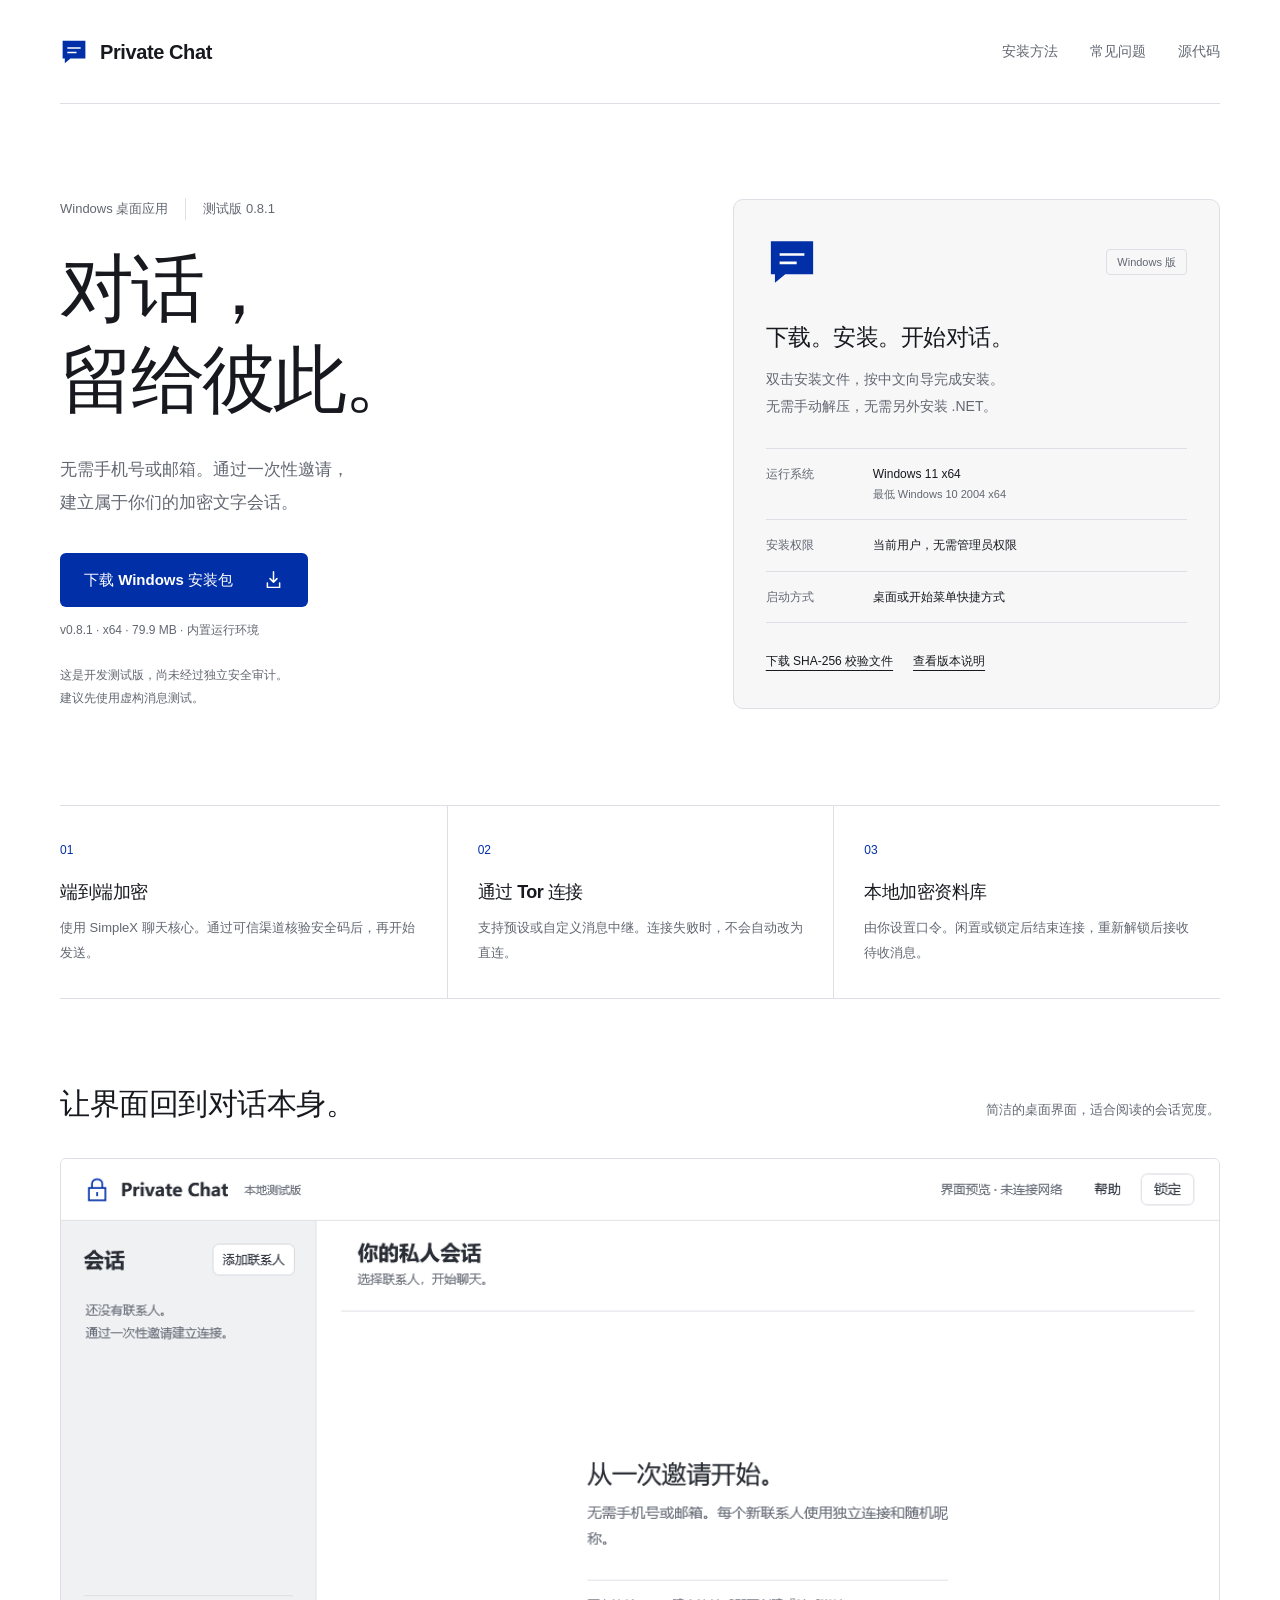
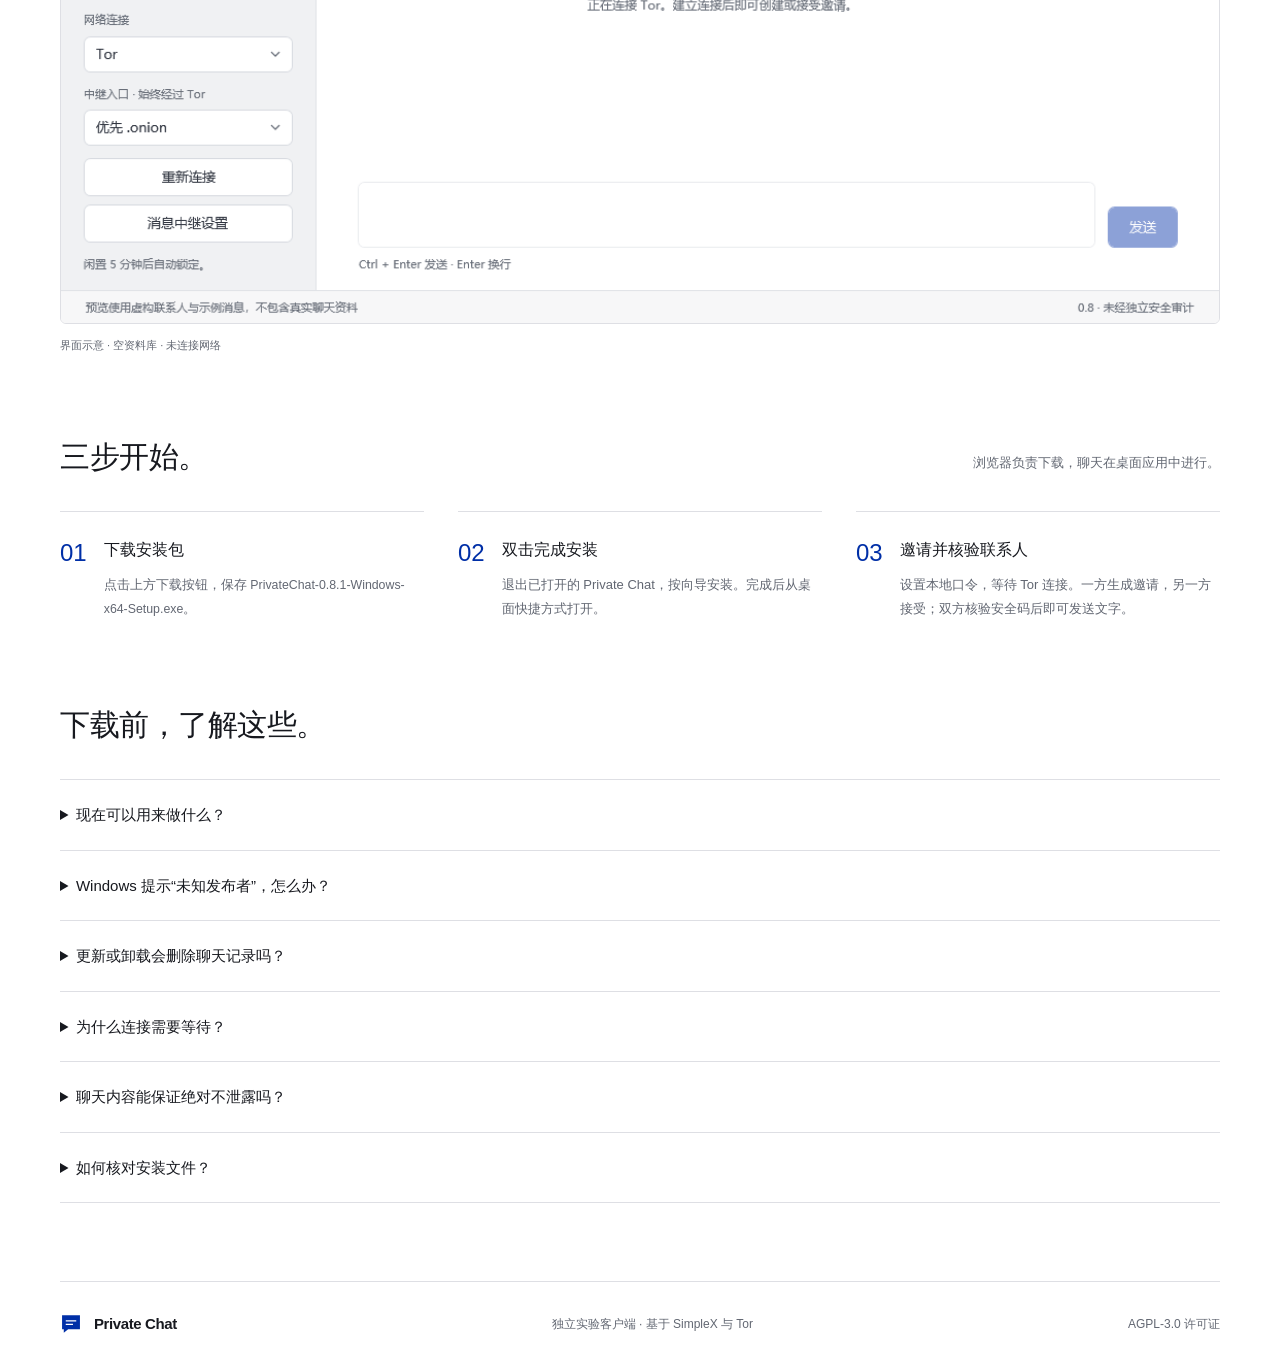
==== docs/index.html @ be1fc3ab "Prepare Private Chat 0.8.1 Windows preview with installer and download page" ====
<!doctype html>
<html lang="zh-CN">
<head>
  <meta charset="utf-8">
  <meta name="viewport" content="width=device-width, initial-scale=1">
  <meta name="description" content="Private Chat Windows 测试版。基于 SimpleX 的一对一加密文字聊天，通过 Tor 连接。下载后双击安装。">
  <meta name="referrer" content="no-referrer">
  <meta http-equiv="Content-Security-Policy" content="default-src 'none'; img-src 'self'; style-src 'self'; base-uri 'none'; form-action 'none'; object-src 'none'">
  <title>Private Chat — Windows 下载</title>
  <link rel="icon" href="mark.svg" type="image/svg+xml">
  <link rel="stylesheet" href="styles.css">
</head>
<body>
  <a class="skip" href="#main">跳到主要内容</a>

  <div class="page">
    <header class="header">
      <a class="brand" href="#" aria-label="Private Chat 首页"><img src="mark.svg" width="28" height="28" alt=""><span>Private Chat</span></a>
      <nav aria-label="主导航"><a href="#install">安装方法</a><a href="#questions">常见问题</a><a href="https://github.com/dayejetty-code/private-chat-desktop" rel="noreferrer">源代码</a></nav>
    </header>
    <main id="main">
      <section class="hero" aria-labelledby="hero-title">
        <div class="intro">
          <p class="eyebrow">Windows 桌面应用 <span>测试版 0.8.1</span></p>
          <h1 id="hero-title">对话，<br>留给彼此。</h1>
          <p class="lead">无需手机号或邮箱。通过一次性邀请，<br class="desktop-break">建立属于你们的加密文字会话。</p>
          <a class="button primary" href="https://github.com/dayejetty-code/private-chat-desktop/releases/download/v0.8.1/PrivateChat-0.8.1-Windows-x64-Setup.exe" download>下载 Windows 安装包 <svg viewBox="0 0 24 24" aria-hidden="true"><path d="M12 3v12m-4-4 4 4 4-4M5 16v5h14v-5"/></svg></a>
          <p class="download-meta">v0.8.1 · x64 · 79.9 MB · 内置运行环境</p>
          <p class="preview-note">这是开发测试版，尚未经过独立安全审计。<br>建议先使用虚构消息测试。</p>
        </div>
        <aside class="download-card" aria-label="安装包信息">
          <div class="card-top"><img src="mark.svg" width="52" height="52" alt=""><span class="pill">Windows 版</span></div>
          <h2>下载。安装。开始对话。</h2>
          <p>双击安装文件，按中文向导完成安装。<br>无需手动解压，无需另外安装 .NET。</p>
          <dl><div><dt>运行系统</dt><dd>Windows 11 x64<br><small>最低 Windows 10 2004 x64</small></dd></div><div><dt>安装权限</dt><dd>当前用户，无需管理员权限</dd></div><div><dt>启动方式</dt><dd>桌面或开始菜单快捷方式</dd></div></dl>
          <div class="card-links"><a href="https://github.com/dayejetty-code/private-chat-desktop/releases/download/v0.8.1/SHA256SUMS.txt" download>下载 SHA-256 校验文件</a><a href="https://github.com/dayejetty-code/private-chat-desktop/releases/tag/v0.8.1" rel="noreferrer">查看版本说明</a></div>
        </aside>
      </section>

      <section class="principles" aria-label="当前功能">
        <article><span class="number">01</span><h2>端到端加密</h2><p>使用 SimpleX 聊天核心。通过可信渠道核验安全码后，再开始发送。</p></article>
        <article><span class="number">02</span><h2>通过 Tor 连接</h2><p>支持预设或自定义消息中继。连接失败时，不会自动改为直连。</p></article>
        <article><span class="number">03</span><h2>本地加密资料库</h2><p>由你设置口令。闲置或锁定后结束连接，重新解锁后接收待收消息。</p></article>
      </section>

      <section class="preview" aria-labelledby="preview-title">
        <div class="section-head"><h2 id="preview-title">让界面回到对话本身。</h2><p>简洁的桌面界面，适合阅读的会话宽度。</p></div>
        <figure><img src="app-preview.png" width="1124" height="741" loading="lazy" alt="Private Chat 桌面界面预览：左侧为会话和网络设置，右侧为聊天区域。"><figcaption>界面示意 · 空资料库 · 未连接网络</figcaption></figure>
      </section>

      <section id="install" class="install" aria-labelledby="install-title">
        <div class="section-head"><h2 id="install-title">三步开始。</h2><p>浏览器负责下载，聊天在桌面应用中进行。</p></div>
        <ol><li><span>01</span><div><h3>下载安装包</h3><p>点击上方下载按钮，保存 <code>PrivateChat-0.8.1-Windows-x64-Setup.exe</code>。</p></div></li><li><span>02</span><div><h3>双击完成安装</h3><p>退出已打开的 Private Chat，按向导安装。完成后从桌面快捷方式打开。</p></div></li><li><span>03</span><div><h3>邀请并核验联系人</h3><p>设置本地口令，等待 Tor 连接。一方生成邀请，另一方接受；双方核验安全码后即可发送文字。</p></div></li></ol>
      </section>

      <section id="questions" class="questions" aria-labelledby="questions-title">
        <div class="section-head"><h2 id="questions-title">下载前，了解这些。</h2></div>
        <details><summary>现在可以用来做什么？</summary><p>当前支持一对一文字聊天、一次性邀请、安全码核验、历史消息翻页及自定义中继。附件、群聊、通话和多设备同步暂未提供。跨电脑、不同网络及长时间使用的验证仍在进行。</p></details>
        <details><summary>Windows 提示“未知发布者”，怎么办？</summary><p>当前测试版尚未取得发布者代码签名。请确认下载链接来自本项目，并核对安装包的 SHA-256。不要关闭 Windows 安全防护；如果不能确认文件来源，请停止安装。</p></details>
        <details><summary>更新或卸载会删除聊天记录吗？</summary><p>安装程序只更新程序文件，卸载保留 <code>%LOCALAPPDATA%\PrivateChatDesktop</code> 中的本地资料库。当前没有备份恢复界面，请不要删除资料库。遗忘口令无法找回。</p></details>
        <details><summary>为什么连接需要等待？</summary><p>启动后需要建立 Tor 通道，连接时间受网络影响。可以在应用中选择网桥，或切换为“公共域名（经 Tor）”入口后重连。后者依然经过 Tor；通道建立并不代表消息已经送达。</p></details>
        <details><summary>聊天内容能保证绝对不泄露吗？</summary><p>不能。加密无法保护已被控制的设备，也无法阻止对方保存消息或所有流量关联分析。本项目尚未完成独立安全审计，不应把测试通过理解为安全保证。</p></details>
        <details><summary>如何核对安装文件？</summary><p>下载校验文件后，在 PowerShell 中执行下方命令，将输出与校验文件比较。SHA-256 用于核对文件完整性，不能替代发布者签名。</p><pre><code>Get-FileHash .\PrivateChat-0.8.1-Windows-x64-Setup.exe -Algorithm SHA256</code></pre><p class="hash">本版本 SHA-256：<code>7191a3e64339734534ded7caa493dd3257977c9801707baacf7124b7cfa30705</code></p></details>
      </section>
    </main>
    <footer><a class="brand" href="#"><img src="mark.svg" width="22" height="22" alt=""><span>Private Chat</span></a><p>独立实验客户端 · 基于 SimpleX 与 Tor</p><a href="https://github.com/dayejetty-code/private-chat-desktop/blob/main/LICENSE" rel="noreferrer">AGPL-3.0 许可证</a></footer>
  </div>
</body>
</html>
---- docs/styles.css ----
:root{color-scheme:light;--paper:#fff;--soft:#f7f7f8;--ink:#17191f;--muted:#626772;--line:#dedfe4;--blue:#002fa7;font-family:"Helvetica Neue",Helvetica,"Segoe UI","Microsoft YaHei",Arial,sans-serif}
*{box-sizing:border-box}html{scroll-padding-top:28px}body{margin:0;background:var(--paper);color:var(--ink);font-size:15px;line-height:1.7}a{color:inherit;text-decoration:none}a:hover{color:var(--blue)}a:focus-visible,summary:focus-visible{outline:3px solid var(--blue);outline-offset:5px}svg{width:21px;height:21px;fill:none;stroke:currentColor;stroke-width:1.7;stroke-linecap:round;stroke-linejoin:round}img{max-width:100%;height:auto}button,a,summary{-webkit-tap-highlight-color:transparent}.page{width:min(1160px,calc(100% - 80px));margin:0 auto}.header{display:flex;align-items:center;justify-content:space-between;gap:24px;min-height:104px;border-bottom:1px solid var(--line)}.brand{display:inline-flex;align-items:center;gap:12px;font-size:20px;font-weight:650;letter-spacing:-.4px}.header nav{display:flex;gap:32px;font-size:14px;color:var(--muted)}.hero{display:grid;grid-template-columns:1.2fr 1fr;gap:88px;padding:94px 0 96px;align-items:center}.eyebrow{margin:0 0 24px;font-size:13px;display:flex;align-items:center;gap:17px;color:var(--muted)}.eyebrow span{border-left:1px solid var(--line);padding-left:17px}h1{font-size:clamp(50px,5.8vw,76px);line-height:1.22;font-weight:550;letter-spacing:-3px;margin:0 0 28px}p{margin:0}.lead{font-size:17px;line-height:1.95;color:var(--muted);margin-bottom:33px}.button{display:inline-flex;gap:30px;align-items:center;justify-content:space-between;min-height:54px;padding:13px 24px;border-radius:6px;font-size:15px;font-weight:550}.primary{background:var(--blue);color:#fff}.primary:hover{background:#00268a;color:#fff}.download-meta{font-size:12px;color:var(--muted);margin-top:13px}.preview-note{font-size:12px;color:var(--muted);margin-top:24px;line-height:1.9}.download-card{background:var(--soft);border:1px solid var(--line);padding:36px 32px;border-radius:10px}.card-top{display:flex;justify-content:space-between;align-items:center;margin-bottom:32px}.pill{border:1px solid var(--line);padding:3px 10px;border-radius:4px;font-size:11px;color:var(--muted)}h2{font-size:23px;line-height:1.5;font-weight:550;letter-spacing:-.5px;margin:0}.download-card>p{font-size:14px;color:var(--muted);line-height:1.9;margin-top:12px}.download-card dl{margin:28px 0}.download-card dl div{display:grid;grid-template-columns:95px 1fr;border-top:1px solid var(--line);gap:12px;padding:15px 0;font-size:12px}.download-card dl div:last-child{border-bottom:1px solid var(--line)}dt{color:var(--muted)}dd{margin:0}dd small{font-size:11px;color:var(--muted)}.card-links{display:flex;gap:20px;flex-wrap:wrap;font-size:12px}.card-links a{text-decoration:underline;text-underline-offset:5px}.principles{display:grid;grid-template-columns:repeat(3,1fr);border-top:1px solid var(--line);border-bottom:1px solid var(--line)}.principles article{padding:30px 30px 33px 0}.principles article+article{padding-left:30px;border-left:1px solid var(--line)}.number{font-size:12px;color:var(--blue);font-variant-numeric:tabular-nums}.principles h2{font-size:18px;margin:17px 0 10px}.principles p{font-size:13px;color:var(--muted);line-height:1.9}.section-head{display:flex;justify-content:space-between;align-items:baseline;gap:20px;margin-bottom:32px}.section-head h2{font-size:30px}.section-head p{font-size:13px;color:var(--muted)}.preview{padding-top:82px}.preview figure{margin:0}.preview figure>img{display:block;width:100%;border:1px solid var(--line);border-radius:6px}.preview figcaption{font-size:11px;color:var(--muted);margin-top:12px}.install{padding:80px 0}.install ol{display:grid;grid-template-columns:repeat(3,1fr);gap:34px;list-style:none;margin:0;padding:0}.install li{display:flex;gap:17px;border-top:1px solid var(--line);padding-top:24px}.install li>span{font-size:24px;line-height:1.4;color:var(--blue);font-variant-numeric:tabular-nums;font-weight:400}.install h3{font-size:16px;font-weight:550;margin:0 0 9px}.install p{font-size:13px;color:var(--muted);line-height:1.9}code{font-family:inherit;font-size:.95em;overflow-wrap:anywhere}.questions{padding-bottom:78px}details{border-bottom:1px solid var(--line)}details:first-of-type{border-top:1px solid var(--line)}summary{padding:22px 32px 22px 0;cursor:pointer;font-size:15px}details>p,details>pre{margin:0 0 23px;max-width:830px;font-size:13px;color:var(--muted);line-height:1.9}pre{white-space:pre-wrap;background:var(--soft);padding:16px;border-radius:4px}.hash code{display:block;word-break:break-all;font-variant-numeric:tabular-nums}footer{border-top:1px solid var(--line);padding:29px 0 35px;display:flex;align-items:center;justify-content:space-between;gap:20px;font-size:12px;color:var(--muted)}footer .brand{font-size:15px;color:var(--ink)}.skip{position:absolute;left:-10000px;top:12px;background:white;z-index:2;padding:10px}.skip:focus{left:12px}.preview-banner{padding:9px 24px;text-align:left;font-size:12px;color:var(--blue);background:var(--soft);border-bottom:1px solid var(--line)}
@media(max-width:900px){.page{width:calc(100% - 48px)}.hero{gap:40px;padding:65px 0}.download-card{padding:28px 22px}.hero h1{font-size:58px}.lead{font-size:15px}.desktop-break{display:none}.section-head{display:block}.section-head p{margin-top:10px}.install ol{gap:20px}.card-links{gap:14px}footer{flex-wrap:wrap}}
@media(max-width:650px){.page{width:calc(100% - 40px)}.header{min-height:83px}.header .brand{font-size:18px}.header nav{gap:17px;font-size:12px}.header nav a:first-child{display:none}.hero{grid-template-columns:1fr;gap:42px;padding:50px 0}.hero h1{font-size:58px;letter-spacing:-2px}.lead{font-size:16px}.button{width:100%;max-width:360px}.download-card{padding:27px}.principles{grid-template-columns:1fr}.principles article,.principles article+article{border-left:none;padding:25px 0}.principles article+article{border-top:1px solid var(--line)}.principles h2{margin-top:9px}.preview{padding-top:49px}.section-head h2{font-size:25px}.install{padding:50px 0}.install ol{grid-template-columns:1fr;gap:24px}.install li{gap:21px}.questions{padding-bottom:48px}summary{font-size:14px;padding:20px 0}footer{align-items:flex-start;flex-direction:column;gap:13px}.eyebrow{font-size:12px;gap:12px}.eyebrow span{padding-left:12px}}
@media(prefers-reduced-motion:reduce){html{scroll-behavior:auto}}
@media(max-width:650px){.header{gap:12px}.header .brand,.header nav a{white-space:nowrap}.header .brand{gap:8px}.header .brand img{width:28px}.hero h1{font-size:clamp(40px,11.8vw,58px)}}
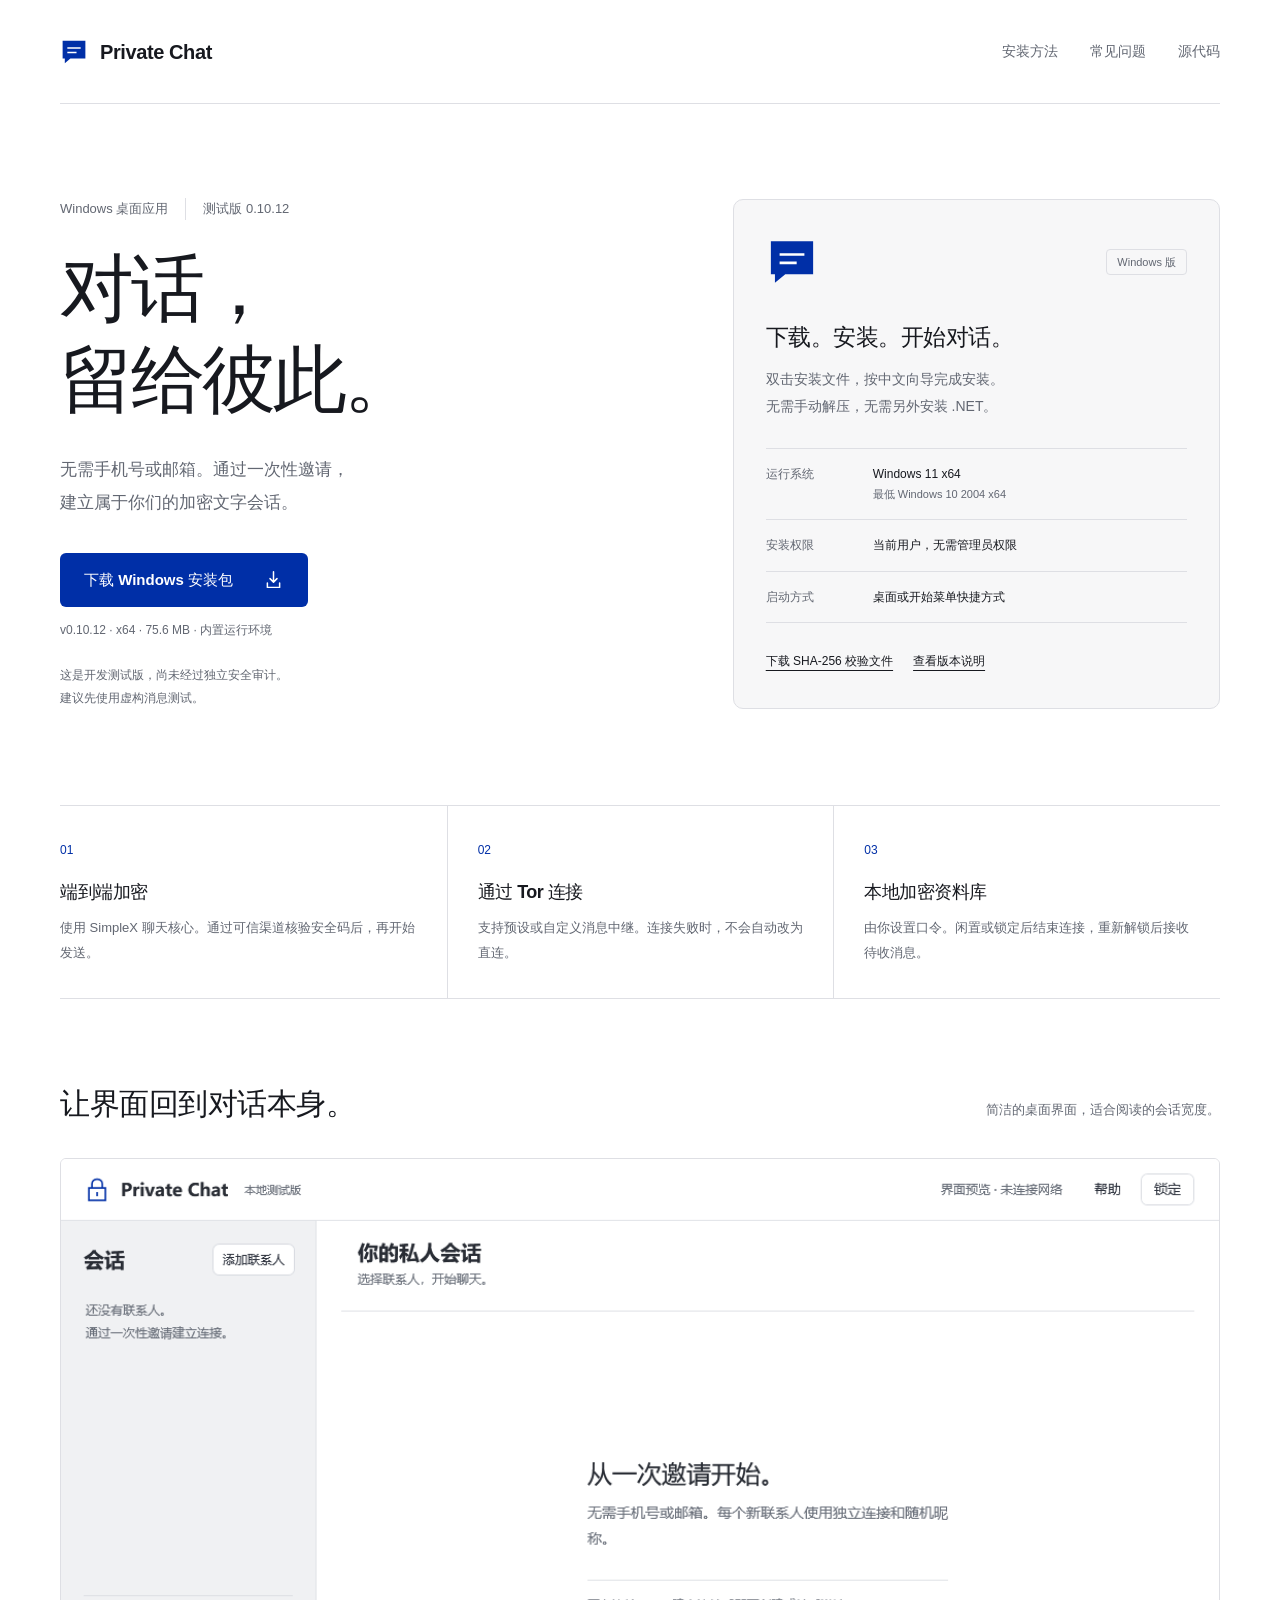
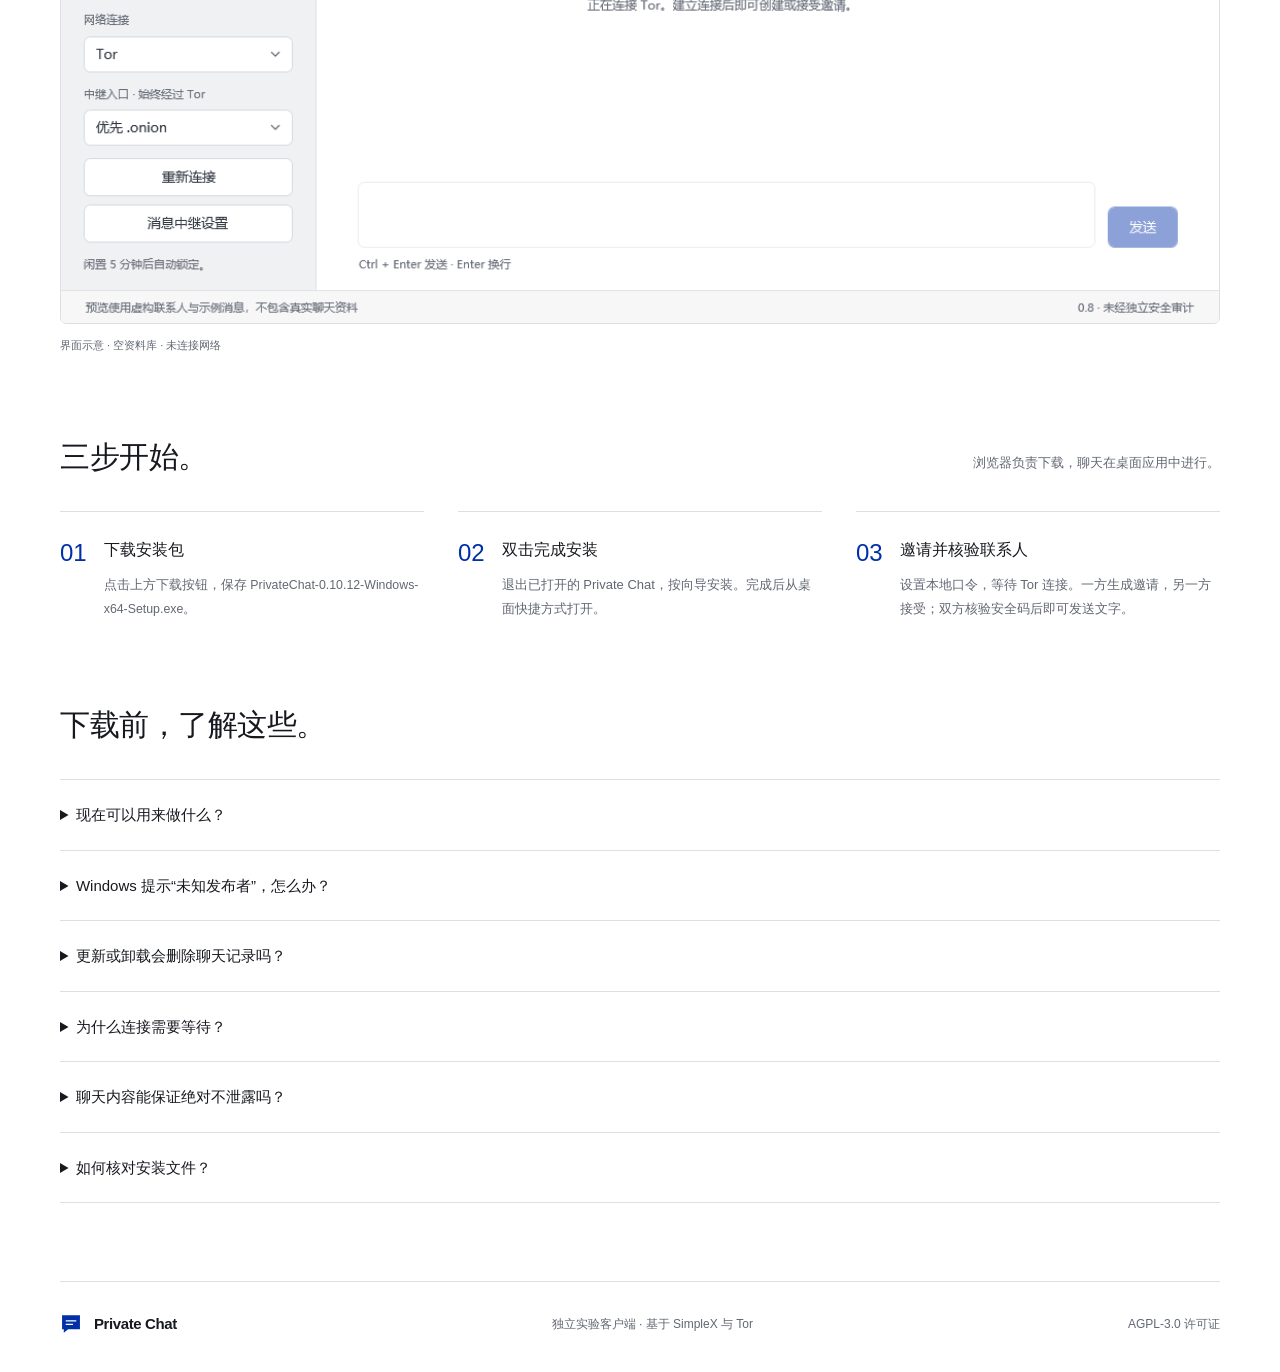
==== commit 92d5ca48: "Release 0.10.12 preview with stable SimpleX parser backport" ====
--- a/docs/index.html
+++ b/docs/index.html
@@ -21,11 +21,11 @@
     <main id="main">
       <section class="hero" aria-labelledby="hero-title">
         <div class="intro">
-          <p class="eyebrow">Windows 桌面应用 <span>测试版 0.8.1</span></p>
+          <p class="eyebrow">Windows 桌面应用 <span>测试版 0.10.12</span></p>
           <h1 id="hero-title">对话，<br>留给彼此。</h1>
           <p class="lead">无需手机号或邮箱。通过一次性邀请，<br class="desktop-break">建立属于你们的加密文字会话。</p>
-          <a class="button primary" href="https://github.com/dayejetty-code/private-chat-desktop/releases/download/v0.8.1/PrivateChat-0.8.1-Windows-x64-Setup.exe" download>下载 Windows 安装包 <svg viewBox="0 0 24 24" aria-hidden="true"><path d="M12 3v12m-4-4 4 4 4-4M5 16v5h14v-5"/></svg></a>
-          <p class="download-meta">v0.8.1 · x64 · 79.9 MB · 内置运行环境</p>
+          <a class="button primary" href="https://github.com/dayejetty-code/private-chat-desktop/releases/download/v0.10.12/PrivateChat-0.10.12-Windows-x64-Setup.exe" download>下载 Windows 安装包 <svg viewBox="0 0 24 24" aria-hidden="true"><path d="M12 3v12m-4-4 4 4 4-4M5 16v5h14v-5"/></svg></a>
+          <p class="download-meta">v0.10.12 · x64 · 75.6 MB · 内置运行环境</p>
           <p class="preview-note">这是开发测试版，尚未经过独立安全审计。<br>建议先使用虚构消息测试。</p>
         </div>
         <aside class="download-card" aria-label="安装包信息">
@@ -33,7 +33,7 @@
           <h2>下载。安装。开始对话。</h2>
           <p>双击安装文件，按中文向导完成安装。<br>无需手动解压，无需另外安装 .NET。</p>
           <dl><div><dt>运行系统</dt><dd>Windows 11 x64<br><small>最低 Windows 10 2004 x64</small></dd></div><div><dt>安装权限</dt><dd>当前用户，无需管理员权限</dd></div><div><dt>启动方式</dt><dd>桌面或开始菜单快捷方式</dd></div></dl>
-          <div class="card-links"><a href="https://github.com/dayejetty-code/private-chat-desktop/releases/download/v0.8.1/SHA256SUMS.txt" download>下载 SHA-256 校验文件</a><a href="https://github.com/dayejetty-code/private-chat-desktop/releases/tag/v0.8.1" rel="noreferrer">查看版本说明</a></div>
+          <div class="card-links"><a href="https://github.com/dayejetty-code/private-chat-desktop/releases/download/v0.10.12/SHA256SUMS.txt" download>下载 SHA-256 校验文件</a><a href="https://github.com/dayejetty-code/private-chat-desktop/releases/tag/v0.10.12" rel="noreferrer">查看版本说明</a></div>
         </aside>
       </section>
 
@@ -50,17 +50,17 @@
 
       <section id="install" class="install" aria-labelledby="install-title">
         <div class="section-head"><h2 id="install-title">三步开始。</h2><p>浏览器负责下载，聊天在桌面应用中进行。</p></div>
-        <ol><li><span>01</span><div><h3>下载安装包</h3><p>点击上方下载按钮，保存 <code>PrivateChat-0.8.1-Windows-x64-Setup.exe</code>。</p></div></li><li><span>02</span><div><h3>双击完成安装</h3><p>退出已打开的 Private Chat，按向导安装。完成后从桌面快捷方式打开。</p></div></li><li><span>03</span><div><h3>邀请并核验联系人</h3><p>设置本地口令，等待 Tor 连接。一方生成邀请，另一方接受；双方核验安全码后即可发送文字。</p></div></li></ol>
+        <ol><li><span>01</span><div><h3>下载安装包</h3><p>点击上方下载按钮，保存 <code>PrivateChat-0.10.12-Windows-x64-Setup.exe</code>。</p></div></li><li><span>02</span><div><h3>双击完成安装</h3><p>退出已打开的 Private Chat，按向导安装。完成后从桌面快捷方式打开。</p></div></li><li><span>03</span><div><h3>邀请并核验联系人</h3><p>设置本地口令，等待 Tor 连接。一方生成邀请，另一方接受；双方核验安全码后即可发送文字。</p></div></li></ol>
       </section>
 
       <section id="questions" class="questions" aria-labelledby="questions-title">
         <div class="section-head"><h2 id="questions-title">下载前，了解这些。</h2></div>
-        <details><summary>现在可以用来做什么？</summary><p>当前支持一对一文字聊天、一次性邀请、安全码核验、历史消息翻页及自定义中继。附件、群聊、通话和多设备同步暂未提供。跨电脑、不同网络及长时间使用的验证仍在进行。</p></details>
+        <details><summary>现在可以用来做什么？</summary><p>当前支持一对一文字聊天、加密 TXT 文件传输（最多 25 MB）、一次性邀请、安全码核验、未读提示、失败重试、连接修复及自定义中继。发送的文件自动使用随机文件名。群聊、通话和多设备同步暂未提供。0.10.12 保留稳定内核并回移解析器安全补丁；完整网络抓取、长时间运行、睡眠恢复及真实跨电脑文件验收仍需继续验证。</p></details>
         <details><summary>Windows 提示“未知发布者”，怎么办？</summary><p>当前测试版尚未取得发布者代码签名。请确认下载链接来自本项目，并核对安装包的 SHA-256。不要关闭 Windows 安全防护；如果不能确认文件来源，请停止安装。</p></details>
-        <details><summary>更新或卸载会删除聊天记录吗？</summary><p>安装程序只更新程序文件，卸载保留 <code>%LOCALAPPDATA%\PrivateChatDesktop</code> 中的本地资料库。当前没有备份恢复界面，请不要删除资料库。遗忘口令无法找回。</p></details>
+        <details><summary>更新或卸载会删除聊天记录吗？</summary><p>安装程序只更新程序文件，卸载保留 <code>%LOCALAPPDATA%\PrivateChatDesktop</code> 中的本地资料库。本版不提供备份和恢复功能。新建或已升级的资料同时依赖聊天口令与当前 Windows 用户密钥；遗忘口令、重装 Windows 或丢失系统密钥可能造成永久丢失。应用内主动销毁身份会删除本机聊天资料，但不删除另存的备份或导出文件。</p></details>
         <details><summary>为什么连接需要等待？</summary><p>启动后需要建立 Tor 通道，连接时间受网络影响。可以在应用中选择网桥，或切换为“公共域名（经 Tor）”入口后重连。后者依然经过 Tor；通道建立并不代表消息已经送达。</p></details>
         <details><summary>聊天内容能保证绝对不泄露吗？</summary><p>不能。加密无法保护已被控制的设备，也无法阻止对方保存消息或所有流量关联分析。本项目尚未完成独立安全审计，不应把测试通过理解为安全保证。</p></details>
-        <details><summary>如何核对安装文件？</summary><p>下载校验文件后，在 PowerShell 中执行下方命令，将输出与校验文件比较。SHA-256 用于核对文件完整性，不能替代发布者签名。</p><pre><code>Get-FileHash .\PrivateChat-0.8.1-Windows-x64-Setup.exe -Algorithm SHA256</code></pre><p class="hash">本版本 SHA-256：<code>7191a3e64339734534ded7caa493dd3257977c9801707baacf7124b7cfa30705</code></p></details>
+        <details><summary>如何核对安装文件？</summary><p>下载校验文件后，在 PowerShell 中执行下方命令，将输出与校验文件比较。SHA-256 用于核对文件完整性，不能替代发布者签名。</p><pre><code>Get-FileHash .\PrivateChat-0.10.12-Windows-x64-Setup.exe -Algorithm SHA256</code></pre><p class="hash">本版本 SHA-256：<code>345211b107e7d7ff890b56b0eccbbdd6268dafa9e477a3d51d903a0bc69cd5ae</code></p></details>
       </section>
     </main>
     <footer><a class="brand" href="#"><img src="mark.svg" width="22" height="22" alt=""><span>Private Chat</span></a><p>独立实验客户端 · 基于 SimpleX 与 Tor</p><a href="https://github.com/dayejetty-code/private-chat-desktop/blob/main/LICENSE" rel="noreferrer">AGPL-3.0 许可证</a></footer>
